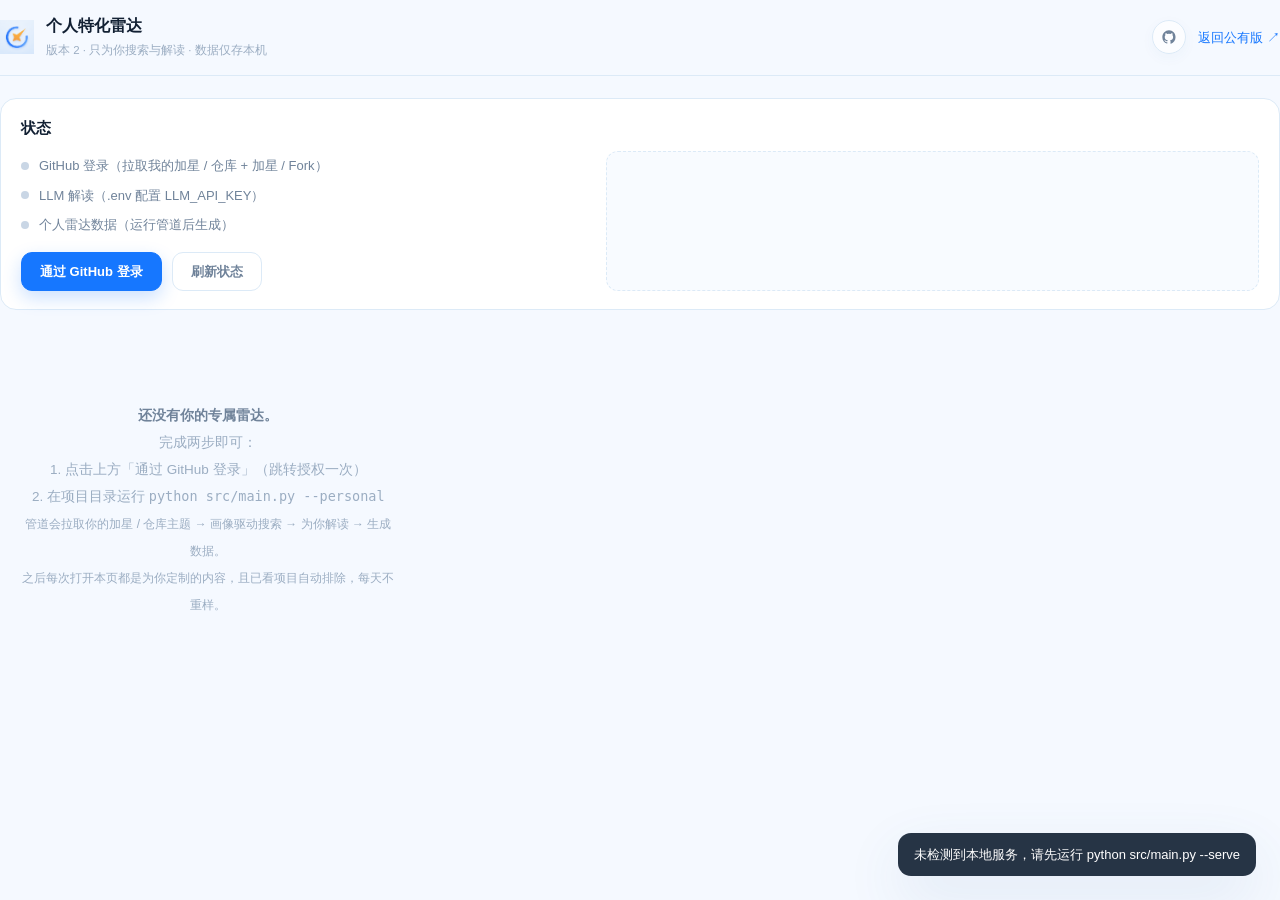
==== static/personal.html @ b8d809d0 "feat: 个人特化雷达（版本 2）—— 只为你搜索与解读 新入口：python src/main.py --personal（本地后端，数据绝不公开） - 种子画像: 拉取我的加星(×2 权重) +" ====
<!DOCTYPE html>
<html lang="zh">
<head>
<meta charset="UTF-8">
<meta name="viewport" content="width=device-width, initial-scale=1.0">
<title>StarRadar · 个人特化雷达</title>
<link rel="icon" href="favicon.png">
<link rel="stylesheet" href="css/style.css">
<style>
  .p-top { display: flex; align-items: center; gap: 12px; padding: 14px 0; border-bottom: 1px solid var(--line); margin-bottom: 22px; }
  .p-top img { width: 34px; height: 34px; }
  .p-top b { font-size: 16px; color: var(--ink); }
  .p-top small { color: var(--faint); font-size: 11.5px; }
  .p-top .sp { flex: 1; }
  .p-back { color: var(--blue); text-decoration: none; font-size: 13px; }
  .p-status { border: 1px solid var(--line); border-radius: 16px; background: #fff; padding: 18px 20px; margin-bottom: 22px; }
  .p-status h3 { margin: 0 0 12px; font-size: 15px; color: var(--ink); }
  .p-status-grid { display: grid; grid-template-columns: 1fr 1.15fr; gap: 18px; }
  .p-row { display: flex; align-items: center; gap: 10px; font-size: 13px; color: var(--muted); padding: 5px 0; }
  .p-dot { width: 8px; height: 8px; border-radius: 50%; background: #c9d6e5; flex: none; }
  .p-dot.ok { background: var(--green); }
  .p-dot.no { background: #ff4d4f; }
  .p-actions { display: flex; gap: 10px; margin-top: 12px; flex-wrap: wrap; }
  .p-note-wrap { background: #f8fbff; border: 1px dashed var(--line); border-radius: 12px; padding: 14px 16px; display: flex; align-items: center; }
  .p-note { font-size: 12.5px; color: var(--faint); line-height: 2; margin: 0; }
  .p-note b { color: var(--muted); }
  .p-note code { background: #eef4fb; padding: 1px 6px; border-radius: 5px; color: #c2491e; }
  .p-empty { text-align: center; padding: 70px 20px; color: var(--faint); font-size: 13.5px; line-height: 2; }
  .p-empty b { color: var(--muted); }
  .p-gen { margin-top: 6px; font-size: 12px; color: var(--faint); }
  .p-gen code { background: #f0f5fb; padding: 2px 6px; border-radius: 5px; color: #c2491e; }
  .cards .card { cursor: default; overflow: visible; }
</style>
</head>
<body>

<main class="wrap">
  <div class="p-top">
    <img src="starlogo.png" alt="StarRadar">
    <div>
      <b>个人特化雷达</b><br>
      <small>版本 2 · 只为你搜索与解读 · 数据仅存本机</small>
    </div>
    <span class="sp"></span>
    <button class="icon" id="ghConn" title="连接 GitHub"></button>
    <a class="p-back" href="index.html">返回公有版 ↗</a>
  </div>

  <div class="p-status" id="pStatus">
    <h3>状态</h3>
    <div class="p-status-grid">
      <div>
        <div class="p-row"><span class="p-dot" id="stLogin"></span>GitHub 登录（拉取我的加星 / 仓库 + 加星 / Fork）</div>
        <div class="p-row"><span class="p-dot" id="stLLM"></span>LLM 解读（.env 配置 LLM_API_KEY）</div>
        <div class="p-row"><span class="p-dot" id="stData"></span>个人雷达数据（运行管道后生成）</div>
        <div class="p-actions">
          <button class="gh-btn primary" id="pGoLogin">通过 GitHub 登录</button>
          <button class="gh-btn" id="pRefresh">刷新状态</button>
        </div>
      </div>
      <div class="p-note-wrap"><p class="p-note" id="pHint"></p></div>
    </div>
  </div>

  <div class="cards" id="pCards">
    <div class="p-empty">
      <b>还没有你的专属雷达。</b><br>
      完成两步即可：<br>
      1. 点击上方「通过 GitHub 登录」（跳转授权一次）<br>
      2. 在项目目录运行 <code>python src/main.py --personal</code><br>
      <span class="p-gen">管道会拉取你的加星 / 仓库主题 → 画像驱动搜索 → 为你解读 → 生成数据。<br>
      之后每次打开本页都是为你定制的内容，且已看项目自动排除，每天不重样。</span>
    </div>
  </div>
</main>

<div class="toast" id="toast"></div>

<!-- ===== GitHub 连接面板（登录 / 加星 / Fork） ===== -->
<div class="gh-overlay" id="ghPanel" aria-hidden="true">
  <div class="gh-box" role="dialog" aria-modal="true">
    <button class="detail-close" id="ghClose" title="关闭">×</button>
    <div class="gh-head">
      <span class="gh-ico" aria-hidden="true">
        <svg viewBox="0 0 24 24" fill="currentColor" width="22" height="22"><path d="M12 2C6.5 2 2 6.6 2 12.2c0 4.5 2.9 8.3 6.8 9.7.5.1.7-.2.7-.5v-1.7c-2.8.6-3.4-1.2-3.4-1.2-.5-1.2-1.1-1.5-1.1-1.5-.9-.6.1-.6.1-.6 1 .1 1.5 1 1.5 1 .9 1.6 2.4 1.1 3 .9.1-.7.4-1.1.6-1.4-2.2-.3-4.6-1.1-4.6-5 0-1.1.4-2 1-2.7-.1-.3-.4-1.3.1-2.7 0 0 .8-.3 2.7 1a9.4 9.4 0 0 1 5 0c1.9-1.3 2.7-1 2.7-1 .5 1.4.2 2.4.1 2.7.6.7 1 1.6 1 2.7 0 3.9-2.4 4.7-4.6 5 .4.3.7.9.7 1.9v2.8c0 .3.2.6.7.5 4-1.4 6.8-5.2 6.8-9.7C22 6.6 17.5 2 12 2z"/></svg>
      </span>
      <div>
        <h3 id="ghTitle">连接 GitHub</h3>
        <p>解锁一键加星 / Fork / 克隆 · 登录一次，数据交给本地后端</p>
      </div>
    </div>
    <div class="gh-body" id="ghBody"></div>
    <div class="gh-foot" id="ghFoot"></div>
  </div>
</div>

<!-- ===== 随行笔记 ===== -->
<div class="gh-overlay" id="notePanel" aria-hidden="true">
  <div class="gh-box" role="dialog" aria-modal="true">
    <button class="detail-close" id="noteClose" title="关闭">×</button>
    <div class="gh-head">
      <span class="gh-ico" aria-hidden="true">
        <svg viewBox="0 0 24 24" fill="none" stroke="currentColor" stroke-width="1.8" stroke-linecap="round" stroke-linejoin="round" width="22" height="22"><path d="M12 20h9"/><path d="M16.5 3.5a2.1 2.1 0 0 1 3 3L7 19l-4 1 1-4z"/></svg>
      </span>
      <div>
        <h3 id="noteTitle">随行笔记</h3>
        <p>记下为什么关注它 · 数据只存本机浏览器</p>
      </div>
    </div>
    <div class="note-body">
      <textarea id="noteText" rows="5" placeholder="这个项目可以解决我的…"></textarea>
      <small class="note-date" id="noteDate"></small>
    </div>
    <div class="gh-foot">
      <button class="gh-btn ghost" id="noteDel" hidden>删除</button>
      <span class="gh-spacer"></span>
      <button class="gh-btn ghost" id="noteCancel">取消</button>
      <button class="gh-btn primary" id="noteSave">保存笔记</button>
    </div>
  </div>
</div>

<script src="js/github.js"></script>
<script src="js/personal.js"></script>
</body>
</html>
---- static/css/style.css ----
/* StarRadar · Apple Observatory 风格（适配自 design-demos/codexdemo） */
:root {
  --bg: #f5f9ff;
  --card: rgba(255, 255, 255, 0.78);
  --ink: #122033;
  --muted: #70839a;
  --faint: #9badc2;
  --line: #dceaf7;
  --blue: #1677ff;
  --pale: #e7f3ff;
  --green: #28a86b;
  --shadow: 0 22px 60px #3764991c;
  --ease: cubic-bezier(0.2, 0.8, 0.2, 1);
}

* { box-sizing: border-box; }
html { scroll-behavior: smooth; }

body {
  margin: 0;
  color: var(--ink);
  font: 15px/1.5 -apple-system, BlinkMacSystemFont, "SF Pro Display", "PingFang SC", "Helvetica Neue", sans-serif;
  background: var(--bg);
  -webkit-font-smoothing: antialiased;
}

button { font: inherit; cursor: pointer; }
a { color: inherit; }

.page { max-width: 1440px; margin: auto; padding: 26px 46px 50px; position: relative; }

/* ===== 背景光晕 ===== */
.ambient {
  position: fixed;
  z-index: -1;
  width: 560px;
  height: 560px;
  border-radius: 50%;
  filter: blur(8px);
  pointer-events: none;
  background: radial-gradient(circle, #70c2ff45, transparent 68%);
}
.ambient.a { top: -250px; left: 22%; }
.ambient.b { top: 38%; right: -300px; opacity: 0.5; }

/* ===== 顶部导航 ===== */
.topbar { display: flex; justify-content: space-between; align-items: center; margin-bottom: 68px; }
.brand { display: flex; gap: 13px; align-items: center; color: var(--ink); text-decoration: none; }
.mark {
  display: grid;
  place-items: center;
  width: 36px;
  height: 36px;
  color: white;
  border-radius: 50%;
  background: linear-gradient(145deg, #0d6bff, #75c9ff);
  box-shadow: 0 8px 18px #1677ff38;
  overflow: hidden;
}
.mark img { width: 100%; height: 100%; border-radius: 50%; object-fit: cover; display: block; }
.brand strong, .brand small { display: block; }
.brand strong { font-size: 16px; letter-spacing: -0.03em; }
.brand small { color: var(--faint); font-size: 11px; letter-spacing: 0.08em; text-transform: uppercase; }
.actions { display: flex; gap: 10px; align-items: center; }
.icon, .profile {
  border: 1px solid var(--line);
  background: #ffffffb8;
  color: var(--ink);
  box-shadow: 0 4px 14px #2e5e8e0a;
  transition: 0.25s;
}
.icon:hover, .profile:hover { transform: translateY(-2px); background: #fff; }
.icon { width: 40px; height: 40px; border-radius: 50%; }
.gh-repo {
  display: inline-flex;
  align-items: center;
  gap: 7px;
  height: 38px;
  padding: 0 14px;
  border: 1px solid var(--line);
  background: #ffffffb8;
  color: var(--ink);
  font-size: 13px;
  font-weight: 500;
  text-decoration: none;
  border-radius: 99px;
  box-shadow: 0 4px 14px #2e5e8e0a;
  transition: 0.25s;
}
.gh-repo svg { color: var(--ink); }
.gh-repo:hover { transform: translateY(-2px); background: #fff; color: var(--blue); }
.gh-repo:hover svg { color: var(--blue); }
.profile { padding: 6px 10px 6px 6px; border-radius: 99px; }
.profile span {
  display: inline-grid;
  place-items: center;
  width: 28px;
  height: 28px;
  margin-right: 6px;
  color: #145fa8;
  font-weight: 700;
  border-radius: 50%;
  background: #d9efff;
}

/* ===== Hero ===== */
.hero { display: grid; grid-template-columns: 1.07fr 0.93fr; gap: 8%; align-items: center; margin-bottom: 62px; }
.eyebrow {
  color: var(--blue);
  font-size: 12px;
  font-weight: 700;
  letter-spacing: 0.14em;
  text-transform: uppercase;
}
.eyebrow i {
  display: inline-block;
  width: 7px;
  height: 7px;
  margin-right: 9px;
  border-radius: 50%;
  background: var(--blue);
  box-shadow: 0 0 0 5px #1677ff1a;
  animation: pulse 2s infinite;
}
h1 {
  margin: 20px 0 0;
  font-size: clamp(44px, 5vw, 74px);
  line-height: 0.98;
  letter-spacing: -0.07em;
  font-weight: 730;
}
h1 em { color: var(--blue); font-style: normal; }
.hero p { max-width: 465px; margin: 26px 0 29px; color: var(--muted); font-size: 17px; line-height: 1.7; }
.hero p strong { color: var(--blue); font-weight: 700; }
.meta { display: flex; gap: 21px; align-items: center; color: var(--faint); font-size: 12px; }
.meta strong { color: var(--ink); font-size: 22px; letter-spacing: -0.05em; }
.rule { width: 1px; height: 27px; background: var(--line); }

/* ===== 雷达扫描卡 ===== */
.radar-card {
  position: relative;
  min-height: 390px;
  padding: 31px;
  overflow: hidden;
  border: 1px solid #4f9d2233;
  border-radius: 28px;
  background: linear-gradient(145deg, #ffffffe3, #e7f4ffb0);
  box-shadow: var(--shadow);
}
.radar-card:before {
  content: "";
  position: absolute;
  inset: 0;
  background-image: radial-gradient(#4b91cc3d 1px, transparent 1px);
  background-size: 22px 22px;
  mask-image: linear-gradient(#000, transparent 78%);
}
.radar-head, .radar-foot { position: relative; display: flex; justify-content: space-between; }
.radar-head { align-items: flex-start; }
.radar-head small { color: var(--muted); font-size: 12px; }
.radar-head strong { display: block; margin-top: 4px; font-size: 22px; letter-spacing: -0.05em; }
.live {
  display: inline-flex;
  align-items: center;
  gap: 6px;
  margin-top: 2px;
  padding: 5px 11px;
  color: var(--blue);
  font-size: 11px;
  font-weight: 700;
  border: 1px solid #1677ff2e;
  border-radius: 99px;
  background: #ffffffd9;
  box-shadow: 0 2px 8px #1677ff10;
  white-space: nowrap;
}
.live:before {
  content: "";
  width: 7px;
  height: 7px;
  border-radius: 50%;
  background: #22c55e;
  box-shadow: 0 0 0 3px #22c55e26;
  animation: pulse 2s infinite;
}
.radar {
  position: absolute;
  top: 76px;
  left: 50%;
  width: 270px;
  height: 270px;
  transform: translateX(-50%);
  border: 1px solid #1677ff24;
  border-radius: 50%;
  background:
    radial-gradient(circle, #fff 0 2%, #b3deff44 2.4% 2.7%, transparent 3%),
    radial-gradient(circle, transparent 0 27%, #1677ff1c 27.3% 27.7%, transparent 28% 49%, #1677ff1c 49.3% 49.7%, transparent 50% 72%, #1677ff1c 72.3% 72.7%, transparent 73%),
    linear-gradient(135deg, transparent 49.7%, #1677ff1f 50%, transparent 50.3%),
    linear-gradient(45deg, transparent 49.7%, #1677ff1a 50%, transparent 50.3%);
  box-shadow: inset 0 0 42px #379eee1a, 0 0 0 18px #ffffff40, 0 0 0 19px #1677ff12;
}
.radar:before {
  content: "";
  position: absolute;
  inset: 0;
  border-radius: 50%;
  background: conic-gradient(#1677ff59, transparent 18%, transparent);
  animation: scan 4.8s linear infinite;
}
.radar:after {
  content: "";
  position: absolute;
  top: 50%;
  left: 50%;
  width: 11px;
  height: 11px;
  transform: translate(-50%, -50%);
  border-radius: 50%;
  background: #fff;
  box-shadow: 0 0 0 5px #1677ff1f, 0 0 25px 7px #1677ff8c;
}
.star {
  position: absolute;
  z-index: 1;
  width: 9px;
  height: 9px;
  border: 2px solid #fff;
  border-radius: 50%;
  background: var(--blue);
  box-shadow: 0 0 0 4px #1677ff24, 0 0 19px #1677ff99;
  animation: twinkle 2.8s ease-in-out infinite;
}
.s1 { top: 23%; left: 26%; }
.s2 { top: 64%; left: 19%; animation-delay: -0.9s; }
.s3 { top: 27%; right: 19%; width: 7px; height: 7px; animation-delay: -1.3s; }
.s4 { right: 24%; bottom: 20%; width: 12px; height: 12px; }
.radar-foot { position: absolute; right: 31px; bottom: 25px; left: 31px; color: var(--muted); font-size: 12px; }
.radar-foot strong { color: var(--ink); }

/* ===== 栏目头 + 工具条 ===== */
.section-head { display: flex; align-items: end; justify-content: space-between; margin-bottom: 18px; }
.section-head h2 { margin: 0; font-size: 25px; letter-spacing: -0.05em; }
.section-head p { margin: 2px 0 0; color: var(--faint); font-size: 12px; }
.tools { display: flex; gap: 12px; align-items: center; }
.tabs, .views { display: flex; gap: 4px; padding: 4px; border: 1px solid var(--line); border-radius: 13px; background: #ffffffad; }
.tabs button { padding: 8px 15px; border: 0; border-radius: 9px; color: var(--muted); background: transparent; transition: 0.25s; }
.tabs button.active, .views button.active { color: var(--ink); font-weight: 700; background: #fff; box-shadow: 0 4px 14px #3764991a; }
.views button { width: 30px; height: 28px; border: 0; border-radius: 8px; color: var(--faint); background: transparent; }
.views button.active { color: var(--blue); }
.sort {
  padding: 7px 10px;
  border: 1px solid var(--line);
  border-radius: 10px;
  color: var(--muted);
  font-size: 12px;
  background: #ffffffad;
  cursor: pointer;
  transition: 0.2s;
}
.sort:hover { border-color: #1677ff4d; color: var(--ink); }
.export-btn { width: 30px; height: 28px; border: 0; border-radius: 8px; color: var(--faint); background: transparent; cursor: pointer; transition: 0.2s; font-size: 13px; }
.export-btn:hover { color: var(--blue); background: #fff; box-shadow: 0 4px 14px #3764991a; }

/* ===== 卡片网格 ===== */
.cards { display: grid; grid-template-columns: repeat(3, 1fr); gap: 15px; transition: 0.22s; }
.cards.list { grid-template-columns: 1fr; }
.card {
  position: relative;
  min-height: 246px;
  padding: 21px;
  overflow: hidden;
  border: 1px solid var(--line);
  border-radius: 20px;
  background: var(--card);
  box-shadow: 0 8px 22px #3764990a;
  transition: 0.3s var(--ease);
}
.card:hover { transform: translateY(-5px); border-color: #1677ff4d; box-shadow: var(--shadow); }
.rank { position: absolute; top: 20px; right: 20px; color: var(--faint); font-size: 11px; }
.repo { display: flex; gap: 12px; align-items: center; margin-bottom: 18px; }
.repo-icon {
  display: grid;
  place-items: center;
  width: 42px;
  height: 42px;
  flex: 0 0 42px;
  color: var(--blue);
  font-size: 16px;
  font-weight: 700;
  border-radius: 13px;
  background: var(--pale);
}
.repo strong, .repo small { display: block; overflow: hidden; text-overflow: ellipsis; white-space: nowrap; }
.repo strong { font-size: 14px; letter-spacing: -0.02em; }
.rel-chip {
  display: inline-block;
  margin-left: 6px;
  padding: 1px 7px;
  border-radius: 99px;
  background: var(--pale);
  border: 1px solid #1677ff33;
  color: var(--blue);
  font-size: 10px;
  font-weight: 600;
  font-style: normal;
  vertical-align: 2px;
  white-space: nowrap;
}
.repo small { color: var(--muted); font-size: 11px; }
.card h3 { margin: 0 0 8px; font-size: 19px; letter-spacing: -0.04em; }
.card h3 .stage-chip {
  display: inline-block;
  margin-left: 8px;
  padding: 2px 8px;
  vertical-align: 3px;
  font-size: 10px;
  font-weight: 600;
  letter-spacing: 0;
  color: var(--blue);
  border-radius: 99px;
  background: var(--pale);
}
.card-tags { display: flex; flex-wrap: wrap; gap: 6px; margin: -2px 0 9px; }
.card-tags i, .card-tags b {
  font-style: normal;
  padding: 2px 9px;
  font-size: 10.5px;
  font-weight: 500;
  letter-spacing: 0;
  color: var(--muted);
  border-radius: 99px;
  background: #f2f6fb;
}
.card-tags b { color: var(--blue); font-weight: 600; background: var(--pale); }
/* ===== 个人特化页（personal.html） ===== */
.card-desc { margin: 6px 0 0; font-size: 12.5px; color: var(--muted); line-height: 1.7; display: -webkit-box; -webkit-line-clamp: 2; -webkit-box-orient: vertical; overflow: hidden; }
.card-explain { margin: 10px 0 0; font-size: 12.5px; line-height: 1.85; color: #3d556e; background: #1677ff0a; border: 1px solid #1677ff26; border-radius: 12px; padding: 10px 13px; }
.p-dims { display: flex; gap: 12px; margin-top: 12px; flex-wrap: wrap; }
.p-dims .pd { display: flex; align-items: center; gap: 5px; font-size: 11px; color: var(--muted); }
.p-dims .pd b { font-size: 10.5px; color: var(--faint); }
.p-dims .pd i { width: 46px; height: 5px; border-radius: 3px; background: var(--line); overflow: hidden; display: inline-block; }
.p-dims .pd em { display: block; height: 100%; background: var(--blue); border-radius: 3px; }
.p-score { color: var(--blue); font-weight: 700; font-size: 12.5px; }
.card p {
  display: -webkit-box;
  min-height: 45px;
  margin: 0;
  overflow: hidden;
  color: var(--muted);
  font-size: 13px;
  line-height: 1.65;
  -webkit-box-orient: vertical;
  -webkit-line-clamp: 2;
}
.card .explain { color: #5f7490; font-size: 12.5px; -webkit-line-clamp: 3; }
.card .explain::before { content: "AI 解读 · "; color: var(--blue); font-weight: 600; }

.bottom { display: flex; justify-content: space-between; align-items: end; margin-top: 19px; }
.score { color: var(--blue); font-size: 27px; font-weight: 720; letter-spacing: -0.06em; }
.score small { color: var(--faint); font-size: 11px; font-weight: 500; letter-spacing: 0; }
.trend { color: var(--green); font-size: 12px; font-weight: 700; }
.trend.down { color: #e5484d; }
.trend.flat { color: var(--faint); }
.save {
  position: absolute;
  right: 18px;
  bottom: 19px;
  width: 28px;
  height: 28px;
  border: 1px solid var(--line);
  border-radius: 9px;
  color: var(--faint);
  background: #ffffffb3;
}
.save:hover { color: var(--blue); border-color: #1677ff4d; }
.save.saved { color: var(--blue); background: var(--pale); }
.spark { position: absolute; right: auto; left: 21px; bottom: 13px; width: 110px; opacity: 0.28; }

/* ===== 潜力雷达卡片：右上角雷达图 + 底部 5 维条 ===== */
.card.has-radar { min-height: 205px; padding-bottom: 40px; }
.radar-fig {
  position: absolute;
  top: 47px;
  right: 18px;
  width: 84px;
  height: 84px;
  animation: twinkle-bg 3s ease-in-out infinite;
}
.rd-radar { width: 84px; height: 84px; display: block; }
.rd-grid { fill: none; stroke: #b9d4f5; stroke-width: 1; }
.rd-axis { stroke: #d5e6fa; stroke-width: 0.8; }
.rd-data { fill: #1677ff33; stroke: #1677ff; stroke-width: 1.8; stroke-linejoin: round; }
.rd-dot { fill: #fff; stroke: #1677ff; stroke-width: 1.4; }
.rd-label { fill: #7b8fa8; font-size: 12px; font-weight: 500; }

/* 5 维进度条：底部横排（全部缩短，避免与文字叠放） */
.dims {
  position: absolute;
  right: 62px;
  bottom: 12px;
  left: 21px;
  display: flex;
  gap: 4px;
  opacity: 0.9;
}
.dim { flex: 1; min-width: 0; display: flex; align-items: center; gap: 3px; }
.dim-name { flex: 0 0 10px; color: var(--faint); font-size: 9px; text-align: left; }
.dim i { flex: 1; height: 4px; max-width: 26px; border-radius: 99px; background: var(--line); overflow: hidden; }
.dim i b {
  display: block;
  height: 100%;
  border-radius: 99px;
  background: linear-gradient(90deg, #1677ff, #75c9ff);
}
.dim-val { flex: 0 0 16px; color: var(--muted); font-size: 9px; text-align: right; }

/* sparkline 移到左下角（真实 30 天曲线） */
.card.has-radar .spark { right: auto; left: 21px; bottom: 22px; width: 120px; opacity: 0.45; }
.card.has-radar .save { right: 18px; }

/* ===== 列表视图 ===== */
.cards.list .card { display: grid; grid-template-columns: 1.1fr 1.6fr 0.5fr; align-items: center; gap: 20px; min-height: 112px; }
.cards.list .repo, .cards.list h3, .cards.list .bottom { margin: 0; }
.cards.list .bottom { justify-content: flex-end; gap: 28px; }
.cards.list .dims { position: static; width: auto; max-width: 200px; flex-direction: row; }
.cards.list .dim { flex: 1; }
.cards.list .dim-name, .cards.list .dim-val { display: none; }
.cards.list .spark { display: none; }
.cards.list .card.has-radar { padding-right: 21px; display: grid; grid-template-columns: 1.1fr 1.6fr 0.5fr; }
.cards.list .radar-fig { position: static; grid-column: 3; grid-row: 1 / span 2; width: 84px; height: 84px; justify-self: center; }
.cards.list .card.has-radar .repo { grid-column: 1; }
.cards.list .card.has-radar h3 { grid-column: 2; }
.cards.list .card.has-radar .score-desc { grid-column: 2; }
.cards.list .card.has-radar .bottom { grid-column: 1; grid-row: 2; }

/* ===== 骨架屏（加载中） ===== */
.sk-card { display: block; min-height: 246px; padding: 21px; border: 1px solid var(--line); border-radius: 20px; background: var(--card); }
.sk { position: relative; overflow: hidden; background: #e8f1fb; border-radius: 6px; }
.sk::after {
  content: "";
  position: absolute;
  inset: 0;
  transform: translateX(-100%);
  background: linear-gradient(90deg, transparent, #ffffff99, transparent);
  animation: shimmer 1.4s infinite;
}
.sk-circle { width: 42px; height: 42px; margin-bottom: 18px; border-radius: 13px; }
.sk-line { height: 11px; margin-top: 9px; }
.sk-line.w40 { width: 40%; }
.sk-line.w55 { width: 55%; }
.sk-line.w80 { width: 80%; }
.sk-line.w30 { width: 30%; }
.sk-body { display: block; }

/* ===== 加载失败 ===== */
.load-error {
  grid-column: 1 / -1;
  min-height: 246px;
  display: grid;
  place-items: center;
  align-content: center;
  gap: 12px;
  border: 1px dashed var(--line);
  border-radius: 20px;
  background: var(--card);
  color: var(--faint);
  text-align: center;
}
.load-error svg { color: #b7cbe0; }
.retry-btn {
  padding: 8px 20px;
  border: 1px solid var(--line);
  border-radius: 99px;
  color: var(--blue);
  background: #fff;
  transition: 0.25s;
}
.retry-btn:hover { border-color: #1677ff4d; background: var(--pale); }

/* ===== 页脚 ===== */
.foot { display: flex; justify-content: space-between; margin-top: 44px; padding-top: 18px; border-top: 1px solid var(--line); color: var(--faint); font-size: 12px; }
.foot a { color: var(--blue); text-decoration: none; }
.foot-links { display: flex; gap: 16px; flex: none; align-items: center; }
.foot-links button {
  border: 0;
  background: none;
  padding: 0;
  font-size: 12px;
  color: var(--blue);
  cursor: pointer;
  font-family: inherit;
}
.foot-links button:hover { text-decoration: underline; }

/* ===== Toast ===== */
.toast {
  position: fixed;
  right: 24px;
  bottom: 24px;
  padding: 12px 16px;
  color: #fff;
  font-size: 13px;
  border-radius: 13px;
  background: #122033e8;
  box-shadow: var(--shadow);
  opacity: 0;
  transform: translateY(14px);
  transition: 0.28s;
  pointer-events: none;
  z-index: 99;
}
.toast.show { opacity: 1; transform: translateY(0); }

/* ===== 语义搜索面板 ===== */
.search-overlay {
  position: fixed;
  inset: 0;
  display: grid;
  place-items: start center;
  padding: 7vh 20px 20px;
  background: #0d1b2ed1;
  backdrop-filter: blur(9px);
  opacity: 0;
  transition: 0.28s var(--ease);
  pointer-events: none;
  z-index: 300;
}
.search-overlay.open { opacity: 1; pointer-events: auto; }
.search-box {
  width: min(720px, 100%);
  max-height: 78vh;
  display: flex;
  flex-direction: column;
  padding: 18px;
  border: 1px solid #ffffff1f;
  border-radius: 20px;
  background: #f7fafd;
  box-shadow: 0 30px 80px #04182d66;
  transform: translateY(-14px);
  transition: 0.3s var(--ease);
}
.search-overlay.open .search-box { transform: none; }
.search-bar { display: flex; gap: 10px; align-items: center; padding: 4px 6px 4px 14px; border: 1.5px solid #1677ff4d; border-radius: 14px; background: #fff; }
.search-ico { color: var(--blue); font-size: 16px; font-weight: 700; }
.search-bar input { flex: 1; min-width: 0; border: 0; outline: 0; padding: 10px 0; color: var(--ink); font-size: 16px; background: transparent; }
.search-bar input::placeholder { color: var(--faint); }
.search-clear { width: 30px; height: 30px; border: 0; border-radius: 9px; color: var(--muted); font-size: 17px; background: #eef3f9; cursor: pointer; }
.search-filters { display: flex; gap: 10px; align-items: center; margin-top: 12px; flex-wrap: wrap; }
.search-filters select {
  padding: 7px 12px;
  border: 1px solid var(--line);
  border-radius: 10px;
  color: var(--ink);
  font-size: 12.5px;
  background: #fff;
  cursor: pointer;
}
.f-min { display: flex; gap: 7px; align-items: center; padding: 7px 12px; border: 1px solid var(--line); border-radius: 10px; background: #fff; font-size: 12.5px; color: var(--muted); }
.f-min b { color: var(--blue); font-size: 13px; }
.f-min input { width: 90px; accent-color: var(--blue); }
.search-count { margin-left: auto; color: var(--faint); font-size: 12px; }
.search-results { margin-top: 14px; overflow-y: auto; }
.s-item {
  display: flex;
  gap: 12px;
  align-items: center;
  padding: 11px 12px;
  border: 1px solid transparent;
  border-radius: 13px;
  cursor: pointer;
  transition: 0.18s;
}
.s-item:hover { border-color: #1677ff33; background: #fff; box-shadow: 0 6px 18px #3764990f; }
.s-item .repo-icon { width: 38px; height: 38px; flex: 0 0 38px; font-size: 14px; border-radius: 11px; }
.s-main { flex: 1; min-width: 0; }
.s-main strong { display: block; font-size: 13.5px; letter-spacing: -0.02em; }
.s-main small { display: block; margin-top: 2px; overflow: hidden; color: var(--muted); font-size: 12px; text-overflow: ellipsis; white-space: nowrap; }
.s-meta { display: flex; flex-direction: column; align-items: end; gap: 3px; flex: 0 0 auto; }
.s-meta i { color: var(--faint); font-size: 10.5px; font-style: normal; }
.s-meta b { color: var(--blue); font-size: 15px; font-weight: 720; }
.search-empty { padding: 46px 0; text-align: center; color: var(--faint); font-size: 13px; }
.search-empty svg { margin-bottom: 12px; }

/* ===== 潜力雷达全屏详情页 ===== */
.detail-overlay {
  position: fixed;
  inset: 0;
  display: grid;
  place-items: center;
  padding: 28px 20px;
  background: #0d1b2ed1;
  backdrop-filter: blur(9px);
  opacity: 0;
  transition: 0.28s var(--ease);
  pointer-events: none;
  z-index: 200;
}
.detail-overlay.open { opacity: 1; pointer-events: auto; }
.detail-panel {
  position: relative;
  width: min(880px, 100%);
  max-height: calc(100vh - 56px);
  padding: 34px 36px 30px;
  overflow-y: auto;
  scrollbar-width: none;
  border: 1px solid #ffffff1f;
  border-radius: 24px;
  background: #f7fafd;
  box-shadow: 0 30px 80px #04182d66;
  transform: translateY(16px) scale(0.985);
  transition: 0.32s var(--ease);
}
.detail-panel::-webkit-scrollbar { display: none; }
.detail-overlay.open .detail-panel { transform: none; }
.detail-close {
  position: absolute;
  top: 18px;
  right: 18px;
  width: 34px;
  height: 34px;
  border: 0;
  border-radius: 10px;
  color: var(--muted);
  font-size: 20px;
  line-height: 1;
  background: #e8eef6;
  cursor: pointer;
  transition: 0.2s;
}
.detail-close:hover { color: var(--ink); background: #dbe5f1; }

/* 头部 */
.detail-head { display: flex; gap: 16px; align-items: center; margin-bottom: 26px; padding-right: 46px; }
.detail-head .repo-icon { width: 52px; height: 52px; flex-basis: 52px; font-size: 19px; border-radius: 15px; }
.d-name { display: flex; gap: 10px; align-items: center; flex-wrap: wrap; }
.d-name strong { font-size: 24px; letter-spacing: -0.04em; }
.d-meta small { display: block; margin-top: 3px; color: var(--muted); font-size: 12.5px; }
.d-tags { margin-top: 9px; }
.d-stats { display: flex; gap: 22px; margin-left: auto; padding-left: 22px; border-left: 1px solid var(--line); }
.d-stats span { display: flex; align-items: baseline; gap: 5px; }
.d-stats b { color: var(--blue); font-size: 26px; font-weight: 730; letter-spacing: -0.05em; }
.d-stats em { color: var(--faint); font-size: 11px; font-style: normal; }
.d-stats span small { display: block; font-size: 10px; }

/* 主体：左雷达 + 右解读 */
.detail-body { display: grid; grid-template-columns: minmax(0, 1fr) minmax(0, 1.15fr); gap: 34px; }
.d-radar-title, .d-info-title, .d-dims-title { display: flex; align-items: center; justify-content: space-between; margin-bottom: 6px; }
.d-radar-title small, .d-info-title small, .d-dims-title small { color: var(--muted); font-size: 11.5px; font-weight: 600; letter-spacing: 0.03em; }
.rd-legend { display: flex; gap: 6px; align-items: center; color: var(--faint); font-size: 11px; }
.rd-legend i { width: 12px; height: 3px; border-radius: 99px; }
.d-radar { padding: 22px 18px 18px; border: 1px solid var(--line); border-radius: 18px; background: #fff; }
.d-radar .rd-radar { width: 100%; max-width: 340px; height: auto; margin: 0 auto; }
.d-radar .rd-grid { stroke: #cfe2f7; }
.d-radar .rd-axis { stroke: #e3eefa; }
.d-radar .rd-data { fill: #1677ff2b; stroke: #1677ff; stroke-width: 2.2; }
.d-radar .rd-dot { r: 3.4; fill: #fff; stroke: #1677ff; stroke-width: 1.6; }
.d-radar .rd-label { fill: #5f7490; font-size: 13px; font-weight: 600; }
.d-radar p { margin: 10px 0 0; color: var(--muted); font-size: 12.5px; line-height: 1.7; }
.d-no-score {
  display: flex;
  flex-direction: column;
  justify-content: center;
  align-items: center;
  min-height: 200px;
  border: 1px dashed var(--line);
  border-radius: 18px;
  color: var(--muted);
  font-size: 13px;
  line-height: 1.8;
}
.d-no-score small { color: var(--faint); font-size: 11.5px; }
.d-info { display: flex; flex-direction: column; }
.d-info > p { margin: 0 0 20px; padding: 14px 16px; border: 1px solid #1677ff26; border-radius: 14px; color: #3d556e; font-size: 13.5px; line-height: 1.8; background: #1677ff0a; }
.d-info > p::before { content: "「"; color: var(--blue); }
.d-info > p::after { content: "」"; color: var(--blue); }
.d-dims { display: grid; grid-template-columns: 1fr 1fr; gap: 9px 22px; }
.d-dims .dim { display: flex; align-items: center; gap: 8px; }
.d-dims .dim-name { flex: 0 0 12px; font-size: 11.5px; }
.d-dims .dim i { flex: 1; height: 7px; max-width: none; }
.d-dims .dim-val { flex: 0 0 30px; font-size: 12.5px; font-weight: 700; color: var(--blue); }
.d-desc-title { margin-top: 22px; }
.d-desc {
  margin: 0;
  padding: 14px 16px;
  border: 1px solid var(--line);
  border-radius: 14px;
  color: var(--muted);
  font-size: 13px;
  line-height: 1.8;
  background: #fff;
}
.d-desc::before, .d-desc::after { content: none; }

/* 底部：大 sparkline + 操作 */
.detail-foot { display: flex; gap: 26px; align-items: center; margin-top: 26px; padding-top: 22px; border-top: 1px solid var(--line); }
.d-spark-wrap { flex: 1; min-width: 0; }
.d-spark-title { display: flex; justify-content: space-between; align-items: baseline; margin-bottom: 6px; }
.d-spark-title small { color: var(--muted); font-size: 11.5px; font-weight: 600; }
.d-range { display: flex; gap: 3px; padding: 2px; border: 1px solid var(--line); border-radius: 9px; background: #fff; }
.d-range button {
  padding: 3px 9px;
  border: 0;
  border-radius: 6px;
  color: var(--faint);
  font-size: 10.5px;
  font-weight: 600;
  background: transparent;
  cursor: pointer;
  transition: 0.2s;
}
.d-range button.active { color: var(--blue); background: var(--pale); }
.d-range button:hover { color: var(--blue); }
.d-spark-title b { color: var(--blue); font-size: 16px; }
.d-spark { display: block; width: 100%; height: 72px; }
.d-actions { display: flex; flex-direction: column; gap: 10px; flex: 0 0 auto; }
.detail-save {
  padding: 12px 22px;
  border: 0;
  border-radius: 13px;
  color: #fff;
  font-size: 14px;
  font-weight: 700;
  background: linear-gradient(135deg, #1677ff, #3aa0ff);
  box-shadow: 0 10px 24px #1677ff3d;
  cursor: pointer;
  transition: 0.25s;
  white-space: nowrap;
}
.detail-save.saved { background: #e8eef6; color: var(--blue); box-shadow: none; }
.detail-link { text-align: center; color: var(--muted); font-size: 13px; text-decoration: none; transition: 0.2s; }
.detail-link:hover { color: var(--blue); }

@media (max-width: 760px) {
  .detail-body { grid-template-columns: 1fr; gap: 18px; }
  .detail-head { flex-wrap: wrap; }
  .d-stats { margin-left: 0; padding-left: 0; border-left: 0; width: 100%; }
  .detail-foot { flex-direction: column; align-items: stretch; }
  .d-actions { flex-direction: row; justify-content: center; }
}

/* ===== 动画 ===== */
@keyframes pulse { 50% { box-shadow: 0 0 0 8px #1677ff08; } }
@keyframes scan { to { transform: rotate(360deg); } }
@keyframes twinkle {
  0%, 100% { transform: scale(0.75); opacity: 0.65; }
  50% { transform: scale(1.2); opacity: 1; }
}
@keyframes shimmer { 100% { transform: translateX(100%); } }
@keyframes twinkle-bg {
  0%, 100% { opacity: 0.85; }
  50% { opacity: 1; }
}

@media (prefers-reduced-motion: reduce) {
  /* 仅降级骨架 shimmer，保留雷达扫描/星点等核心动画 */
  .sk::after { animation: none; }
}

/* ===== 响应式 ===== */
@media (max-width: 980px) {
  .page { padding: 24px; }
  .hero { grid-template-columns: 1fr; gap: 35px; }
  .cards { grid-template-columns: repeat(2, 1fr); }
}
@media (max-width: 640px) {
  .page { padding: 18px 16px 35px; }
  .topbar { margin-bottom: 46px; }
  .profile em { display: none; }
  .hero { margin-bottom: 44px; }
  h1 { font-size: 49px; }
  .hero p { font-size: 15px; }
  .meta { gap: 13px; }
  .radar-card { min-height: 325px; padding: 22px; }
  .radar { top: 83px; width: 220px; height: 220px; }
  .radar-foot { right: 22px; bottom: 18px; left: 22px; }
  .section-head { align-items: flex-start; flex-direction: column; gap: 15px; }
  .tools { width: 100%; justify-content: space-between; }
  .cards, .cards.list { grid-template-columns: 1fr; }
  .cards.list .card { display: block; min-height: 215px; }
  .cards.list .bottom { justify-content: space-between; margin-top: 19px; }
  .cards.list .dims { position: static; width: auto; flex-direction: row; }
  .cards.list .card.has-radar { padding-right: 21px; }
  .cards.list .radar-fig { position: absolute; top: 47px; right: 18px; }
  .card.has-radar { min-height: 246px; }
  .foot { align-items: flex-start; flex-direction: column; gap: 8px; }
}

/* ===== 反馈按钮（推荐更多 / 不感兴趣） ===== */
.fb {
  position: absolute;
  top: 14px;
  right: 41px;
  width: 19px;
  height: 19px;
  padding: 0;
  display: flex;
  align-items: center;
  justify-content: center;
  border: 1px solid var(--line);
  border-radius: 7px;
  color: var(--faint);
  background: #ffffffb3;
  cursor: pointer;
  opacity: 0.5;
  transition: opacity 0.2s, color 0.2s, border-color 0.2s, transform 0.15s;
}
.fb svg { width: 10px; height: 10px; }
.card:hover .fb { opacity: 1; }
.fb:hover { color: var(--blue); border-color: #1677ff4d; transform: translateY(-1px); }
.fb.dismiss { right: 65px; }
.fb.off { opacity: 0.18; cursor: default; pointer-events: none; border-color: transparent; background: transparent; }

/* ===== 冷启动问卷 ===== */
.survey-overlay {
  position: fixed;
  inset: 0;
  z-index: 400;
  display: flex;
  align-items: center;
  justify-content: center;
  padding: 20px;
  background: #0b15248a;
  backdrop-filter: blur(8px);
  -webkit-backdrop-filter: blur(8px);
  opacity: 0;
  pointer-events: none;
  transition: opacity 0.28s;
}
.survey-overlay.open { opacity: 1; pointer-events: auto; }
.survey-box {
  position: relative;
  width: min(560px, 94vw);
  background: #fff;
  border-radius: 20px;
  padding: 30px 30px 24px;
  box-shadow: 0 22px 70px #07101e55;
}
.survey-head { display: flex; gap: 14px; align-items: center; margin-bottom: 22px; }
.survey-ico {
  flex: none;
  width: 44px;
  height: 44px;
  display: flex;
  align-items: center;
  justify-content: center;
}
.survey-ico img { width: 30px; height: 30px; border-radius: 9px; display: block; box-shadow: 0 6px 16px #1677ff2e; }
.survey-progress { height: 3px; border-radius: 99px; background: #eef2f9; margin-bottom: 20px; overflow: hidden; }
.survey-progress .fill { display: block; height: 100%; width: 33%; border-radius: 99px; background: linear-gradient(90deg, #1677ff, #7c5cff); transition: width 0.35s ease; }
.survey-title b em { font-style: normal; font-weight: 500; font-size: 11px; color: var(--blue); background: #1677ff14; padding: 2px 8px; border-radius: 99px; margin-left: 6px; }
.survey-group + .survey-group { margin-top: 14px; }
.survey-group-name { font-size: 11px; font-weight: 700; letter-spacing: 1px; color: var(--faint); margin-bottom: 8px; }
.survey-head h3 { margin: 0 0 3px; font-size: 17px; }
.survey-head p { margin: 0; font-size: 12px; color: var(--muted); line-height: 1.6; }
.survey-title { display: flex; flex-direction: column; gap: 4px; margin-bottom: 14px; }
.survey-title small { color: var(--blue); font-weight: 700; font-size: 11px; letter-spacing: 1px; }
.survey-title b { font-size: 14.5px; font-weight: 700; }
.survey-tags { display: flex; flex-wrap: wrap; gap: 8px; }
.st-tag {
  padding: 7px 13px;
  border: 1px solid var(--line);
  border-radius: 999px;
  background: #f7f9fd;
  color: var(--muted);
  font-size: 12.5px;
  cursor: pointer;
  transition: 0.18s;
}
.st-tag:hover { border-color: #1677ff4d; color: var(--ink); }
.st-tag.sel { background: #1677ff; border-color: #1677ff; color: #fff; font-weight: 600; box-shadow: 0 5px 14px #1677ff38; }
.survey-stars { display: flex; gap: 12px; }
.survey-stars label { flex: 1; display: flex; flex-direction: column; gap: 7px; font-size: 12px; color: var(--muted); }
.survey-stars select {
  padding: 10px 12px;
  border: 1px solid var(--line);
  border-radius: 11px;
  background: #fff;
  font-size: 13px;
  color: var(--ink);
  cursor: pointer;
}
.survey-tip { margin: 0 0 12px; font-size: 12px; color: var(--muted); line-height: 1.6; }
.survey-input {
  width: 100%;
  padding: 11px 13px;
  border: 1px solid var(--line);
  border-radius: 11px;
  font-size: 13.5px;
  background: #f7f9fd;
  transition: 0.2s;
}
.survey-input:focus { outline: none; border-color: #1677ff; background: #fff; box-shadow: 0 0 0 3px #1677ff1f; }
.survey-foot { display: flex; align-items: center; gap: 10px; margin-top: 24px; }
.survey-skip {
  padding: 9px 14px;
  border: 0;
  background: transparent;
  color: var(--faint);
  font-size: 12.5px;
  cursor: pointer;
}
.survey-skip:hover { color: var(--muted); }
.survey-count { flex: 1; text-align: center; font-size: 12px; color: var(--faint); letter-spacing: 1px; }
.survey-next, .survey-done {
  padding: 9px 20px;
  border: 0;
  border-radius: 11px;
  background: #1677ff;
  color: #fff;
  font-size: 13px;
  font-weight: 600;
  cursor: pointer;
  box-shadow: 0 7px 18px #1677ff38;
  transition: 0.2s;
}
.survey-next:hover, .survey-done:hover { transform: translateY(-1px); box-shadow: 0 10px 22px #1677ff4d; }

/* ===== 调研 AI 区：问卷完成页个性化建议（P9） ===== */
.suggest-box { min-height: 120px; }
.suggest-loading { padding: 26px 0; text-align: center; font-size: 13px; color: var(--faint); }
.suggest-loading:before {
  content: "";
  display: inline-block;
  width: 14px;
  height: 14px;
  margin-right: 8px;
  border: 2px solid #cfe2f7;
  border-top-color: var(--blue);
  border-radius: 50%;
  vertical-align: -2px;
  animation: spin 0.8s linear infinite;
}
@keyframes spin { to { transform: rotate(360deg); } }
.suggest-list { display: flex; flex-direction: column; gap: 10px; }
.suggest-item {
  display: flex;
  align-items: flex-start;
  gap: 12px;
  padding: 12px 14px;
  border: 1px solid var(--line);
  border-radius: 13px;
  background: #f7f9fd;
  font-size: 12.5px;
  color: var(--ink);
  line-height: 1.6;
}
.suggest-item b {
  flex: none;
  font-size: 11px;
  font-weight: 700;
  color: var(--blue);
  background: #1677ff14;
  border-radius: 99px;
  padding: 2px 9px;
  margin-top: 1px;
  white-space: nowrap;
}
.suggest-item span { min-width: 0; }
.suggest-note { margin: 12px 0 0; font-size: 11px; color: var(--faint); text-align: center; }

/* ===== GitHub 原生集成（P4） ===== */
#ghConn {
  display: inline-flex;
  align-items: center;
  justify-content: center;
  width: 34px;
  height: 34px;
}
#ghConn svg { width: 16px; height: 16px; color: var(--muted); transition: 0.2s; }
#ghConn:hover svg { color: var(--blue); }
#ghConn.connected { border-color: #1677ff55; background: #1677ff14; }
#ghConn.connected img { border-radius: 50%; width: 20px; height: 20px; display: block; }
#ghConn.connected > span {
  display: inline-flex;
  align-items: center;
  justify-content: center;
  width: 20px;
  height: 20px;
  border-radius: 50%;
  background: #1677ff;
  color: #fff;
  font-size: 11px;
  font-weight: 700;
}

.gh-overlay {
  position: fixed;
  inset: 0;
  z-index: 90;
  display: flex;
  align-items: center;
  justify-content: center;
  background: #07101e66;
  -webkit-backdrop-filter: blur(8px);
  backdrop-filter: blur(8px);
  opacity: 0;
  pointer-events: none;
  transition: opacity 0.28s;
}
.gh-overlay.open { opacity: 1; pointer-events: auto; }
.gh-box {
  position: relative;
  width: min(460px, 92vw);
  background: #fff;
  border-radius: 20px;
  padding: 28px 26px 22px;
  box-shadow: 0 22px 70px #07101e55;
}
.gh-head { display: flex; gap: 13px; align-items: center; margin-bottom: 18px; }
.gh-ico {
  flex: none;
  width: 42px;
  height: 42px;
  display: flex;
  align-items: center;
  justify-content: center;
  border-radius: 13px;
  background: #f2f5fb;
  color: var(--blue);
}
.gh-head h3 { margin: 0 0 3px; font-size: 16px; }
.gh-head p { margin: 0; font-size: 12px; color: var(--muted); line-height: 1.6; }
.gh-body { display: flex; flex-direction: column; gap: 12px; }
.gh-field { display: flex; flex-direction: column; gap: 7px; font-size: 12.5px; color: var(--muted); font-weight: 600; }
.gh-field input {
  padding: 11px 13px;
  border: 1px solid var(--line);
  border-radius: 11px;
  font-size: 13.5px;
  background: #f7f9fd;
  transition: 0.2s;
}
.gh-field input:focus { outline: none; border-color: #1677ff; background: #fff; box-shadow: 0 0 0 3px #1677ff1f; }
.gh-tip { margin: 0; font-size: 11.5px; color: var(--faint); line-height: 1.7; }
.gh-tip b { color: var(--muted); font-weight: 600; }
.gh-divider { text-align: center; font-size: 11px; color: var(--faint); letter-spacing: 1px; margin: 2px 0; }
.gh-user { display: flex; gap: 14px; align-items: center; padding: 8px 4px; }
.gh-user img { border-radius: 50%; width: 44px; height: 44px; }
.gh-avatar-letter {
  display: inline-flex;
  align-items: center;
  justify-content: center;
  width: 44px;
  height: 44px;
  border-radius: 50%;
  background: #1677ff;
  color: #fff;
  font-size: 18px;
  font-weight: 700;
}
.gh-user strong { display: block; font-size: 15px; }
.gh-user small { display: block; font-size: 12px; color: var(--muted); margin-top: 3px; }
.gh-device { display: flex; flex-direction: column; gap: 10px; align-items: center; padding: 6px 0; }
.gh-device p { margin: 0; font-size: 12.5px; color: var(--muted); }
.gh-device code {
  font-size: 24px;
  font-weight: 700;
  letter-spacing: 4px;
  color: var(--blue);
  background: #1677ff14;
  padding: 6px 14px;
  border-radius: 10px;
}
.gh-foot { display: flex; align-items: center; justify-content: flex-end; gap: 10px; margin-top: 20px; }
.gh-btn {
  padding: 9px 18px;
  border: 1px solid var(--line);
  border-radius: 11px;
  background: #fff;
  color: var(--muted);
  font-size: 13px;
  font-weight: 600;
  cursor: pointer;
  transition: 0.2s;
  text-decoration: none;
  display: inline-flex;
  align-items: center;
  gap: 6px;
}
.gh-btn:hover { border-color: #1677ff4d; color: var(--ink); }
.gh-btn.primary { background: #1677ff; border-color: #1677ff; color: #fff; box-shadow: 0 7px 18px #1677ff38; }
.gh-btn.primary:hover { transform: translateY(-1px); box-shadow: 0 10px 22px #1677ff4d; color: #fff; }
.gh-btn.danger { background: #fff; border-color: #ff4d4f55; color: #ff4d4f; }
.gh-btn.danger:hover { background: #ff4d4f0f; border-color: #ff4d4f; color: #ff4d4f; }
.gh-btn:disabled { opacity: 0.55; cursor: wait; transform: none; }
.gh-btn.ghost { border-color: transparent; background: transparent; color: var(--faint); }
.gh-btn.ghost:hover { color: var(--muted); background: #f2f5fb; }
.gh-btn.gh-big { width: 100%; justify-content: center; padding: 11px 18px; font-size: 14px; }
.gh-cid { margin: 6px 0 0; border: 1px dashed var(--line); border-radius: 11px; padding: 8px 12px; }
.gh-cid summary { cursor: pointer; font-size: 12px; color: var(--muted); font-weight: 600; }
.gh-cid-row { display: flex; gap: 8px; margin-top: 8px; align-items: center; }
.gh-cid-row input {
  flex: 1;
  padding: 8px 10px;
  border: 1px solid var(--line);
  border-radius: 9px;
  font-size: 13px;
  min-width: 0;
}
.gh-cid-row input:focus { outline: none; border-color: #1677ff; }

/* ===== AI 个性化设置（LLM Key 面板） ===== */
#llmBtn.on { color: var(--blue); background: var(--pale); border-color: #1677ff4d; }
.llm-status { margin: 2px 0 0; font-size: 12px; min-height: 17px; font-weight: 600; }
.llm-status:empty { display: none; }
.gh-spacer { flex: 1; }

.note-body { display: flex; flex-direction: column; gap: 8px; }
#noteText {
  width: 100%;
  min-height: 110px;
  padding: 12px 14px;
  border: 1px solid var(--line);
  border-radius: 12px;
  font-size: 13.5px;
  line-height: 1.7;
  background: #f7f9fd;
  resize: vertical;
  box-sizing: border-box;
  transition: 0.2s;
}
#noteText:focus { outline: none; border-color: #1677ff; background: #fff; box-shadow: 0 0 0 3px #1677ff1f; }
.note-date { font-size: 11px; color: var(--faint); }

/* ===== 操作栏（卡片 + 详情页） ===== */
.opbar {
  display: flex;
  gap: 6px;
  align-items: center;
}
.card .opbar {
  position: absolute;
  right: 18px;
  bottom: 55px;
}
.d-actions .opbar { position: static; }
.op {
  flex: none;
  width: 28px;
  height: 28px;
  display: inline-flex;
  align-items: center;
  justify-content: center;
  border: 1px solid var(--line);
  border-radius: 9px;
  background: #fff;
  color: var(--muted);
  cursor: pointer;
  transition: 0.18s;
  text-decoration: none;
}
.op:hover { border-color: #1677ff55; color: var(--blue); background: #1677ff0d; }
.op svg { width: 15px; height: 15px; display: block; }
.op.gh-star.on { background: #f6a700; border-color: #f6a700; color: #fff; box-shadow: 0 5px 14px #f6a70045; }
.op.gh-note.has-note { color: #7c5cff; border-color: #7c5cff66; background: #7c5cff14; }

.cards.list .opbar { display: none; }
/* 详情页操作栏占满一行 */
.d-actions .opbar { flex-basis: 100%; margin-bottom: 2px; }





/* ===== 每周趋势（周报 · 指标卡仪表盘版） ===== */
.t-report { display: flex; flex-direction: column; gap: 18px; }
.t-header { display: flex; align-items: flex-end; justify-content: space-between; gap: 24px; margin-bottom: 12px; flex-wrap: wrap; }
.t-eyebrow { font-size: 11px; letter-spacing: 0.08em; text-transform: uppercase; color: var(--faint); margin-bottom: 10px; }
.t-title { font-size: 30px; font-weight: 700; letter-spacing: -0.01em; margin: 0; }
.t-title .week { color: var(--blue); margin-left: 10px; font-variant-numeric: tabular-nums; }
.t-sub { margin-top: 8px; font-size: 14px; color: var(--muted); font-variant-numeric: tabular-nums; }
.t-weeks { display: flex; gap: 6px; padding: 4px; background: var(--card); border: 1px solid var(--line); border-radius: 99px; box-shadow: 0 8px 22px #3764990a; }
.t-weeks button { border: 0; font: inherit; font-size: 13px; font-weight: 600; padding: 8px 18px; border-radius: 99px; cursor: pointer; transition: all 0.25s var(--ease); background: transparent; color: var(--faint); font-variant-numeric: tabular-nums; }
.t-weeks button.active { background: var(--blue); color: #fff; }
.t-weeks button:not(.active) { cursor: not-allowed; opacity: 0.55; }
.t-metric .star-icon { display: inline-block; width: 14px; height: 14px; background: var(--pale); border-radius: 5px; color: var(--blue); font-size: 9px; font-weight: 700; text-align: center; line-height: 14px; flex: none; }

.t-metrics { display: grid; grid-template-columns: repeat(4, 1fr); gap: 18px; }
.t-metric { background: var(--card); border: 1px solid var(--line); border-radius: 20px; box-shadow: 0 8px 22px #3764990a; padding: 20px 22px 18px; transition: border-color 0.3s var(--ease), box-shadow 0.3s var(--ease); min-width: 0; }
.t-metric:hover { border-color: #1677ff4d; box-shadow: var(--shadow); }
.t-metric .label { font-size: 11px; letter-spacing: 0.08em; text-transform: uppercase; color: var(--faint); font-weight: 600; margin-bottom: 8px; }
.t-metric .num { font-size: 40px; font-weight: 700; letter-spacing: -0.02em; line-height: 1.1; font-variant-numeric: tabular-nums; display: flex; align-items: baseline; gap: 10px; }
.t-metric .num .unit { font-size: 14px; font-weight: 600; color: var(--muted); }
.t-metric .num.green { color: var(--green); }
.t-metric .foot { margin-top: 10px; font-size: 13px; color: var(--muted); display: flex; align-items: center; gap: 6px; white-space: nowrap; overflow: hidden; }
.t-metric .foot .repo { font-weight: 600; color: var(--ink); font-size: 14px; }
.t-metric .foot .star { color: var(--faint); font-variant-numeric: tabular-nums; position: static; width: auto; height: auto; border: 0; background: none; box-shadow: none; }
.t-metric .mini { flex: 1; height: 4px; background: #eef4fb; border-radius: 99px; overflow: hidden; margin-top: 1px; }
.t-metric .mini i { display: block; height: 100%; border-radius: 99px; background: linear-gradient(90deg, #7ec7ff, var(--blue)); }

.t-grid { display: grid; grid-template-columns: 1.55fr 1fr; gap: 18px; align-items: start; }
.t-card { background: var(--card); border: 1px solid var(--line); border-radius: 20px; box-shadow: 0 8px 22px #3764990a; padding: 22px 22px 10px; min-width: 0; }
.t-card-title { display: flex; align-items: center; justify-content: space-between; margin-bottom: 6px; }
.t-card-title h3 { font-size: 16px; font-weight: 700; margin: 0; }
.t-card-title .hint { font-size: 12px; color: var(--faint); }

.t-top-row { display: grid; grid-template-columns: 34px 34px 1fr 96px; gap: 12px; padding: 11px 20px; align-items: start; border-bottom: 1px solid #eef3fa; transition: background 0.2s var(--ease); cursor: pointer; line-height: 1.3; }
.t-top-row:last-child { border-bottom: 0; }
.t-top-row:not(.t-champion):hover { background: #f4f9ff; }
.t-top-row .rank { font-size: 12px; font-weight: 800; color: #c3d0e0; padding-top: 3px; font-variant-numeric: tabular-nums; text-align: center; position: static; top: auto; right: auto; }
.t-top-row .lang-ico {
  width: 30px; height: 30px; border-radius: 10px;
  display: grid; place-items: center;
  font-size: 13px; font-weight: 700;
  color: var(--blue);
  background: var(--pale);
  flex: none;
}
.t-top-row .info { min-width: 0; }
.t-top-row .repo { display: block; font-size: 14px; font-weight: 700; white-space: nowrap; overflow: hidden; text-overflow: ellipsis; margin: 0; }
.t-top-row .meta { display: block; margin: 2px 0 0; padding: 0; font-size: 10px; white-space: nowrap; overflow: hidden; text-overflow: ellipsis; gap: 0; }
.t-top-row .meta-tag { display: inline-block; background: #fff; border: 1px solid #dde8f6; border-radius: 99px; padding: 0 9px; line-height: 1.9; margin-right: 6px; font-size: 10px; font-weight: 700; color: #2b5fb8; box-shadow: 0 1px 2px #0b21500a; }
.t-top-row .pills { display: inline-flex; gap: 4px; vertical-align: middle; overflow: hidden; }
.t-top-row .pills i {
  flex: none;
  font-style: normal;
  font-size: 9px;
  font-weight: 600;
  color: #2b5fb8;
  background: #e8f1ff;
  border: 1px solid #cfe0fa;
  border-radius: 99px;
  padding: 0 7px;
  line-height: 1.8;
  max-width: 110px;
  overflow: hidden;
  text-overflow: ellipsis;
  white-space: nowrap;
}
.t-top-row .desc { display: block; font-size: 11px; color: var(--faint); margin: 2px 0 0; white-space: nowrap; overflow: hidden; text-overflow: ellipsis; line-height: 1.3; }
.t-top-row .gain { text-align: right; font-variant-numeric: tabular-nums; }
.t-top-row .delta { font: 800 14.5px/1.1 ui-monospace, "SF Mono", Consolas, monospace; color: var(--green); }
.t-top-row .delta.new { font-size: 11px; color: var(--blue); }
.t-top-row .t-bar { margin-top: 6px; height: 4px; border-radius: 99px; background: #e9f0fa; overflow: hidden; }
.t-top-row .t-bar i { display: block; height: 100%; border-radius: 99px; background: linear-gradient(90deg, #7fd8ab, var(--green)); }
.t-champion { background: linear-gradient(90deg, #eaf3ff, transparent 70%); padding: 11px 20px; border-bottom: 1px solid #eef3fa; }
.t-champion .rank { color: var(--blue); }
.t-champion .lang-ico { box-shadow: 0 0 0 3px #0b6cff22; }
.t-champion .repo { font-size: 14.5px; }
.t-champion .delta { font-size: 17px; }
.t-champion .t-bar i { background: linear-gradient(90deg, #8ab6ff, var(--blue)); }
.t-rows { display: flex; flex-direction: column; }
.t-rows .t-top-row { margin-top: 0; }
.t-rows.t-extra[hidden] { display: none; }
.t-expand-wrap { padding: 8px 0 12px; text-align: center; }
.t-expand {
  border: 1px dashed var(--line);
  background: transparent;
  color: var(--blue);
  font-size: 12px;
  font-weight: 600;
  padding: 6px 16px;
  border-radius: 99px;
  cursor: pointer;
  transition: all 0.2s var(--ease);
}
.t-expand:hover { border-color: #1677ff66; background: var(--pale); }

.t-chips { display: flex; flex-wrap: wrap; gap: 10px; margin: 14px 0 12px; }
.t-chip { display: inline-flex; align-items: center; gap: 8px; padding: 8px 16px 8px 8px; border-radius: 99px; background: var(--pale); color: var(--blue); font-size: 14px; font-weight: 600; transition: transform 0.25s var(--ease), background 0.25s var(--ease); cursor: pointer; }
.t-chip:hover { transform: translateY(-2px); background: #d9ecff; }
.t-chip .count { min-width: 24px; height: 24px; padding: 0 7px; border-radius: 99px; background: rgba(255,255,255,0.85); color: var(--blue); font-size: 12px; font-weight: 700; display: inline-flex; align-items: center; justify-content: center; font-variant-numeric: tabular-nums; }

.t-empty { display: grid; grid-template-columns: 1fr 1fr; gap: 18px; }
.t-zone { background: var(--card); border: 1px dashed var(--line); border-radius: 20px; padding: 28px 30px; position: relative; overflow: hidden; min-height: 168px; display: flex; flex-direction: column; justify-content: center; }
.t-zone .title { font-size: 15px; font-weight: 700; color: var(--muted); margin-bottom: 6px; display: flex; align-items: center; gap: 8px; }
.t-zone .title .dot { width: 8px; height: 8px; border-radius: 50%; background: var(--faint); opacity: 0.6; }
.t-zone p { font-size: 14px; color: var(--faint); margin: 0; }
.t-zone p + p { margin-top: 4px; font-size: 13px; }
.t-deco { position: absolute; right: -24px; bottom: -34px; width: 130px; height: 130px; border-radius: 32px; background: var(--pale); opacity: 0.65; transform: rotate(14deg); }
.t-deco::before { content: ""; position: absolute; inset: 16px; border-radius: 20px; border: 2px dashed #a8cdff; transform: rotate(-28deg); }
.t-deco.sm { width: 74px; height: 74px; border-radius: 22px; right: 30px; bottom: auto; top: -30px; transform: rotate(-10deg); }
.t-deco.sm::before { inset: 10px; border-radius: 14px; transform: rotate(22deg); }

.t-footnote { margin-top: 22px; text-align: center; font-size: 12.5px; color: var(--faint); }
.t-footnote b { color: var(--muted); font-weight: 600; }

/* M5 推荐理由行 + 周报「为你解读」 */
.my-reason {
  margin: 8px 0 0;
  padding: 7px 10px;
  border-radius: 10px;
  background: linear-gradient(135deg, #1677ff14, #7b61ff14);
  border: 1px dashed #1677ff33;
  font-size: 11.5px;
  line-height: 1.5;
  color: var(--muted);
}
.t-insight {
  margin-top: 24px;
  padding: 18px 22px;
  border-radius: 18px;
  background: linear-gradient(135deg, #1677ff0a, #7b61ff0a);
  border: 1px solid #1677ff1f;
}
.t-insight.llm { border-color: #7b61ff33; }
.t-insight-title { display: flex; align-items: center; gap: 8px; margin-bottom: 10px; }
.t-insight-title .ti-ico {
  display: flex;
  align-items: center;
  justify-content: center;
  width: 24px;
  height: 24px;
  border-radius: 8px;
  color: #fff;
  background: var(--blue);
  flex: none;
}
.t-insight.llm .ti-ico { background: linear-gradient(135deg, #7b61ff, #1677ff); }
.t-insight-title h4 { font-size: 15px; font-weight: 700; color: var(--strong); margin: 0; }
.t-insight-title small {
  font-size: 10.5px;
  font-weight: 600;
  color: var(--blue);
  background: var(--pale);
  border-radius: 99px;
  padding: 1px 8px;
  margin-left: auto;
}
.t-insight ul { margin: 0; padding-left: 18px; }
.t-insight li { font-size: 12.5px; line-height: 1.7; color: var(--muted); }
.t-insight li + li { margin-top: 4px; }

/* M3 周报多维：增长条 / 走势 / 回归榜 / 连增徽章 */
.t-strip {
  display: flex;
  gap: 10px;
  margin-bottom: 16px;
  flex-wrap: wrap;
}
.ts-item {
  flex: 1 1 120px;
  display: flex;
  align-items: baseline;
  gap: 8px;
  padding: 10px 14px;
  border-radius: 12px;
  background: #1677ff0d;
  border: 1px solid #1677ff1a;
}
.ts-item b { font-size: 17px; font-weight: 700; color: var(--strong); }
.ts-item.up b { color: #16a34a; }
.ts-item.down b { color: #e5484d; }
.ts-item span { font-size: 11px; color: var(--faint); }
.t-streak {
  margin-left: 8px;
  padding: 1px 7px;
  border-radius: 99px;
  background: #f59e0b1f;
  border: 1px solid #f59e0b40;
  color: #b45309;
  font-size: 10px;
  font-weight: 600;
}
.tl-card { padding-bottom: 16px !important; }
.tl-bars {
  display: flex;
  align-items: flex-end;
  gap: 8px;
  height: 76px;
  padding: 4px 2px 0;
}
.tl-day { flex: 1; display: flex; flex-direction: column; align-items: center; gap: 5px; min-width: 0; }
.tl-day i {
  width: 100%;
  max-width: 30px;
  border-radius: 5px 5px 2px 2px;
  background: linear-gradient(180deg, #1677ff, #1677ff80);
  opacity: 0.85;
}
.tl-day span { font-size: 10px; color: var(--faint); white-space: nowrap; }
.t-domains { margin-top: 14px; display: flex; flex-direction: column; gap: 8px; }
.dt-row { display: flex; align-items: center; gap: 10px; }
.dt-label { width: 88px; font-size: 11px; color: var(--muted); white-space: nowrap; overflow: hidden; text-overflow: ellipsis; }
.dt-bar { flex: 1; display: flex; gap: 3px; height: 10px; }
.dt-bar i { display: block; height: 100%; border-radius: 3px; background: linear-gradient(90deg, #1677ff66, #1677ff); }
.dt-arrow { width: 14px; font-size: 11px; color: var(--faint); }
.dt-arrow.up { color: #16a34a; }
.dt-arrow.down { color: #e5484d; }

@media (max-width: 980px) {
  .t-metrics { grid-template-columns: repeat(2, 1fr); }
  .t-grid { grid-template-columns: 1fr; }
  .t-empty { grid-template-columns: 1fr; }
  .t-header { flex-direction: column; align-items: flex-start; }
}

/* ===== 每周趋势：隐藏「为你发现」标题与排序/视图工具（占位保留，tab 按钮位置不变） ===== */
.section-head.trends > div:first-child { visibility: hidden; }
.section-head.trends .tools .sort,
.section-head.trends .tools .views { visibility: hidden; }


/* 每周趋势：周报占满容器宽度（.cards 默认 3 列网格，trends 时切换为块级） */
.cards.trends { display: block; }

/* ===== 热榜状态徽章（new/comeback/accelerating/streak） ===== */
.t-badge {
  margin-left: 8px;
  padding: 1px 7px;
  border-radius: 99px;
  font-size: 10px;
  font-weight: 700;
  vertical-align: 1px;
  white-space: nowrap;
}
.t-badge.new { background: #1677ff1f; border: 1px solid #1677ff40; color: #1677ff; }
.t-badge.comeback { background: #8b5cf61f; border: 1px solid #8b5cf640; color: #7c3aed; }
.t-badge.accelerating { background: #16a34a1f; border: 1px solid #16a34a40; color: #16a34a; }
.t-badge.streak { background: #f59e0b1f; border: 1px solid #f59e0b40; color: #b45309; }

/* ===== 主题叙事卡（themes） ===== */
.themes-card { padding-bottom: 16px; }
.t-theme { padding: 12px 4px; border-bottom: 1px solid #eef3fa; }
.t-theme:last-child { border-bottom: 0; }
.t-theme .th-head { display: flex; align-items: baseline; gap: 10px; }
.t-theme .th-head b { font-size: 14.5px; font-weight: 700; }
.t-theme .th-delta { font: 700 12px/1 ui-monospace, "SF Mono", Consolas, monospace; color: var(--green); margin-left: auto; }
.t-theme p { margin: 4px 0 8px; font-size: 12px; color: var(--muted); line-height: 1.55; }
.t-theme .th-repos { display: flex; flex-wrap: wrap; gap: 6px; }
.th-repo {
  display: inline-block;
  padding: 2px 10px;
  border-radius: 99px;
  background: var(--pale);
  color: var(--blue);
  font-size: 11px;
  font-weight: 600;
  cursor: pointer;
  transition: background 0.2s var(--ease);
}
.th-repo:hover { background: #d9ecff; }

/* ===== 跨周追踪卡（memory_track） ===== */
.mem-card { padding-bottom: 16px; }
.m-stats { display: flex; flex-wrap: wrap; gap: 8px; margin: 12px 0 4px; }
.m-badge {
  padding: 3px 11px;
  border-radius: 99px;
  font-size: 11px;
  font-weight: 700;
  background: var(--pale);
  color: var(--blue);
}
.m-badge.still { background: #16a34a1f; color: #16a34a; }
.m-badge.accel { background: #1677ff1f; color: #1677ff; }
.m-badge.slow { background: #f59e0b1f; color: #b45309; }
.m-badge.drop { background: #e5484d1f; color: #e5484d; }
.m-badge.none { color: var(--faint); }
.m-milestones { display: flex; flex-wrap: wrap; gap: 6px; margin-top: 10px; }
.m-milestone {
  padding: 2px 10px;
  border-radius: 99px;
  border: 1px dashed #d5e2f4;
  color: var(--muted);
  font-size: 11px;
  cursor: pointer;
}
.m-milestone:hover { border-color: #1677ff80; color: var(--blue); }
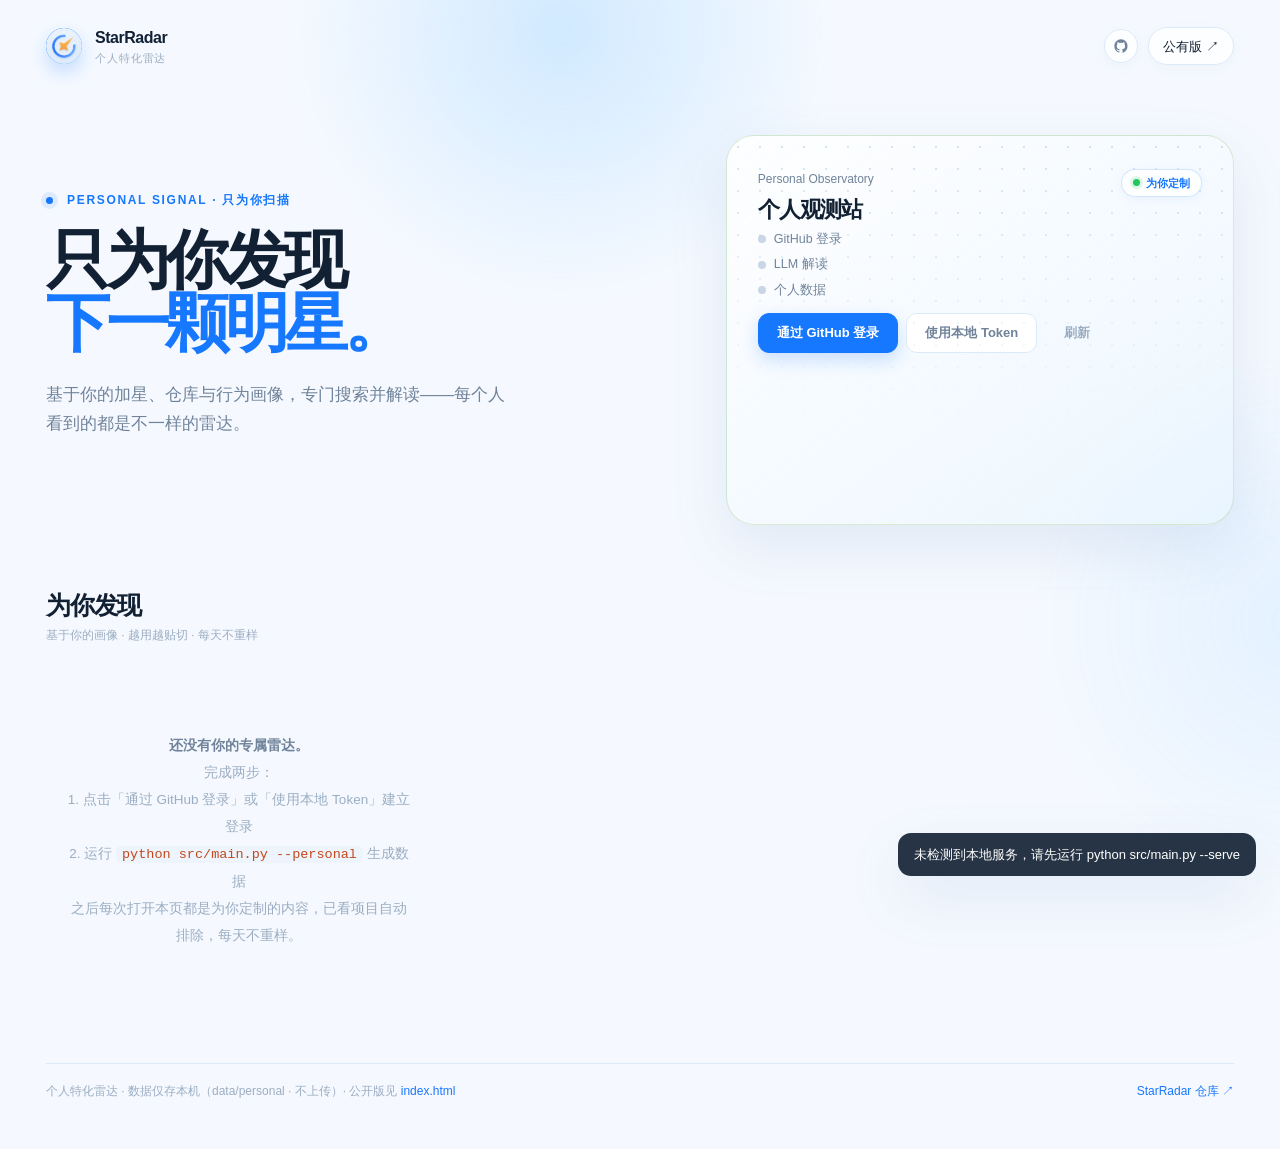
==== commit f7460b2a: "feat(personal): 个人版沿用公版排版 + 新增「使用本地 Token」登录通道 - personal.html 重构: 完全沿用公版布局（topbar / hero 双栏雷达卡 /   " ====
--- a/static/personal.html
+++ b/static/personal.html
@@ -1,77 +1,84 @@
-<!DOCTYPE html>
-<html lang="zh">
+<!doctype html>
+<html lang="zh-CN">
 <head>
-<meta charset="UTF-8">
-<meta name="viewport" content="width=device-width, initial-scale=1.0">
+<meta charset="utf-8">
+<meta name="viewport" content="width=device-width,initial-scale=1">
 <title>StarRadar · 个人特化雷达</title>
-<link rel="icon" href="favicon.png">
-<link rel="stylesheet" href="css/style.css">
+<link rel="icon" type="image/png" href="favicon.png">
+<link rel="stylesheet" href="css/style.css?v=20260811p">
 <style>
-  .p-top { display: flex; align-items: center; gap: 12px; padding: 14px 0; border-bottom: 1px solid var(--line); margin-bottom: 22px; }
-  .p-top img { width: 34px; height: 34px; }
-  .p-top b { font-size: 16px; color: var(--ink); }
-  .p-top small { color: var(--faint); font-size: 11.5px; }
-  .p-top .sp { flex: 1; }
-  .p-back { color: var(--blue); text-decoration: none; font-size: 13px; }
-  .p-status { border: 1px solid var(--line); border-radius: 16px; background: #fff; padding: 18px 20px; margin-bottom: 22px; }
-  .p-status h3 { margin: 0 0 12px; font-size: 15px; color: var(--ink); }
-  .p-status-grid { display: grid; grid-template-columns: 1fr 1.15fr; gap: 18px; }
-  .p-row { display: flex; align-items: center; gap: 10px; font-size: 13px; color: var(--muted); padding: 5px 0; }
+  .p-row { display: flex; align-items: center; gap: 8px; font-size: 12.5px; color: var(--muted); padding: 3.5px 0; }
   .p-dot { width: 8px; height: 8px; border-radius: 50%; background: #c9d6e5; flex: none; }
   .p-dot.ok { background: var(--green); }
   .p-dot.no { background: #ff4d4f; }
-  .p-actions { display: flex; gap: 10px; margin-top: 12px; flex-wrap: wrap; }
-  .p-note-wrap { background: #f8fbff; border: 1px dashed var(--line); border-radius: 12px; padding: 14px 16px; display: flex; align-items: center; }
-  .p-note { font-size: 12.5px; color: var(--faint); line-height: 2; margin: 0; }
-  .p-note b { color: var(--muted); }
+  .p-note { font-size: 12px; color: var(--faint); line-height: 1.8; margin: 10px 0 0; }
   .p-note code { background: #eef4fb; padding: 1px 6px; border-radius: 5px; color: #c2491e; }
+  .cards .card .card-explain { display: block; -webkit-line-clamp: unset; -webkit-box-orient: unset; overflow: visible; }
+  .cards .card .score-desc.explain { -webkit-line-clamp: 5; }
   .p-empty { text-align: center; padding: 70px 20px; color: var(--faint); font-size: 13.5px; line-height: 2; }
   .p-empty b { color: var(--muted); }
-  .p-gen { margin-top: 6px; font-size: 12px; color: var(--faint); }
-  .p-gen code { background: #f0f5fb; padding: 2px 6px; border-radius: 5px; color: #c2491e; }
-  .cards .card { cursor: default; overflow: visible; }
+  .p-empty code { background: #eef4fb; padding: 1px 6px; border-radius: 5px; color: #c2491e; }
 </style>
 </head>
 <body>
+<div class="ambient a"></div>
+<div class="ambient b"></div>
 
-<main class="wrap">
-  <div class="p-top">
-    <img src="starlogo.png" alt="StarRadar">
+<main class="page">
+  <!-- ===== 顶部导航（沿用公版） ===== -->
+  <nav class="topbar">
+    <a class="brand" href="personal.html">
+      <span class="mark" aria-hidden="true">
+        <img src="starlogo.png" alt="" width="22" height="22">
+      </span>
+      <span><strong>StarRadar</strong><small>个人特化雷达</small></span>
+    </a>
+    <div class="actions">
+      <button class="icon" id="ghConn" title="连接 GitHub，解锁一键加星 / Fork"></button>
+      <a class="gh-repo" href="index.html" title="公有版（所有人同一份榜单）">公有版 ↗</a>
+    </div>
+  </nav>
+
+  <!-- ===== Hero：状态 + 个人观测站（沿用公版双栏） ===== -->
+  <section class="hero" id="top">
     <div>
-      <b>个人特化雷达</b><br>
-      <small>版本 2 · 只为你搜索与解读 · 数据仅存本机</small>
+      <div class="eyebrow"><i></i> Personal signal · 只为你扫描</div>
+      <h1>只为你发现<br><em>下一颗明星。</em></h1>
+      <p>基于你的加星、仓库与行为画像，专门搜索并解读——每个人看到的都是不一样的雷达。</p>
+      <div class="p-note" id="pHint"></div>
     </div>
-    <span class="sp"></span>
-    <button class="icon" id="ghConn" title="连接 GitHub"></button>
-    <a class="p-back" href="index.html">返回公有版 ↗</a>
-  </div>
-
-  <div class="p-status" id="pStatus">
-    <h3>状态</h3>
-    <div class="p-status-grid">
-      <div>
-        <div class="p-row"><span class="p-dot" id="stLogin"></span>GitHub 登录（拉取我的加星 / 仓库 + 加星 / Fork）</div>
-        <div class="p-row"><span class="p-dot" id="stLLM"></span>LLM 解读（.env 配置 LLM_API_KEY）</div>
-        <div class="p-row"><span class="p-dot" id="stData"></span>个人雷达数据（运行管道后生成）</div>
-        <div class="p-actions">
+    <div class="radar-card">
+      <div class="radar-head">
+        <div><small>Personal Observatory</small><strong>个人观测站</strong></div>
+        <span class="live">为你定制</span>
+      </div>
+      <div class="p-status">
+        <div class="p-row"><span class="p-dot" id="stLogin"></span>GitHub 登录</div>
+        <div class="p-row"><span class="p-dot" id="stLLM"></span>LLM 解读</div>
+        <div class="p-row"><span class="p-dot" id="stData"></span>个人数据</div>
+        <div class="p-actions" style="margin-top:10px;display:flex;gap:8px;flex-wrap:wrap;">
           <button class="gh-btn primary" id="pGoLogin">通过 GitHub 登录</button>
-          <button class="gh-btn" id="pRefresh">刷新状态</button>
+          <button class="gh-btn" id="pLocalLogin" title="使用 .env 中的 GITHUB_TOKEN 建立登录（无需 OAuth App）">使用本地 Token</button>
+          <button class="gh-btn ghost" id="pRefresh">刷新</button>
         </div>
       </div>
-      <div class="p-note-wrap"><p class="p-note" id="pHint"></p></div>
     </div>
-  </div>
+  </section>
 
-  <div class="cards" id="pCards">
-    <div class="p-empty">
-      <b>还没有你的专属雷达。</b><br>
-      完成两步即可：<br>
-      1. 点击上方「通过 GitHub 登录」（跳转授权一次）<br>
-      2. 在项目目录运行 <code>python src/main.py --personal</code><br>
-      <span class="p-gen">管道会拉取你的加星 / 仓库主题 → 画像驱动搜索 → 为你解读 → 生成数据。<br>
-      之后每次打开本页都是为你定制的内容，且已看项目自动排除，每天不重样。</span>
+  <!-- ===== 卡片区（沿用公版 section-head + cards） ===== -->
+  <section>
+    <div class="section-head">
+      <div><h2>为你发现</h2><p>基于你的画像 · 越用越贴切 · 每天不重样</p></div>
     </div>
-  </div>
+    <div class="cards" id="pCards"></div>
+  </section>
+
+  <footer class="foot">
+    <span>个人特化雷达 · 数据仅存本机（data/personal · 不上传）· 公开版见 <a href="index.html">index.html</a></span>
+    <span class="foot-links">
+      <a href="https://github.com/2BingLing/StarRadar" target="_blank" rel="noopener">StarRadar 仓库 ↗</a>
+    </span>
+  </footer>
 </main>
 
 <div class="toast" id="toast"></div>
